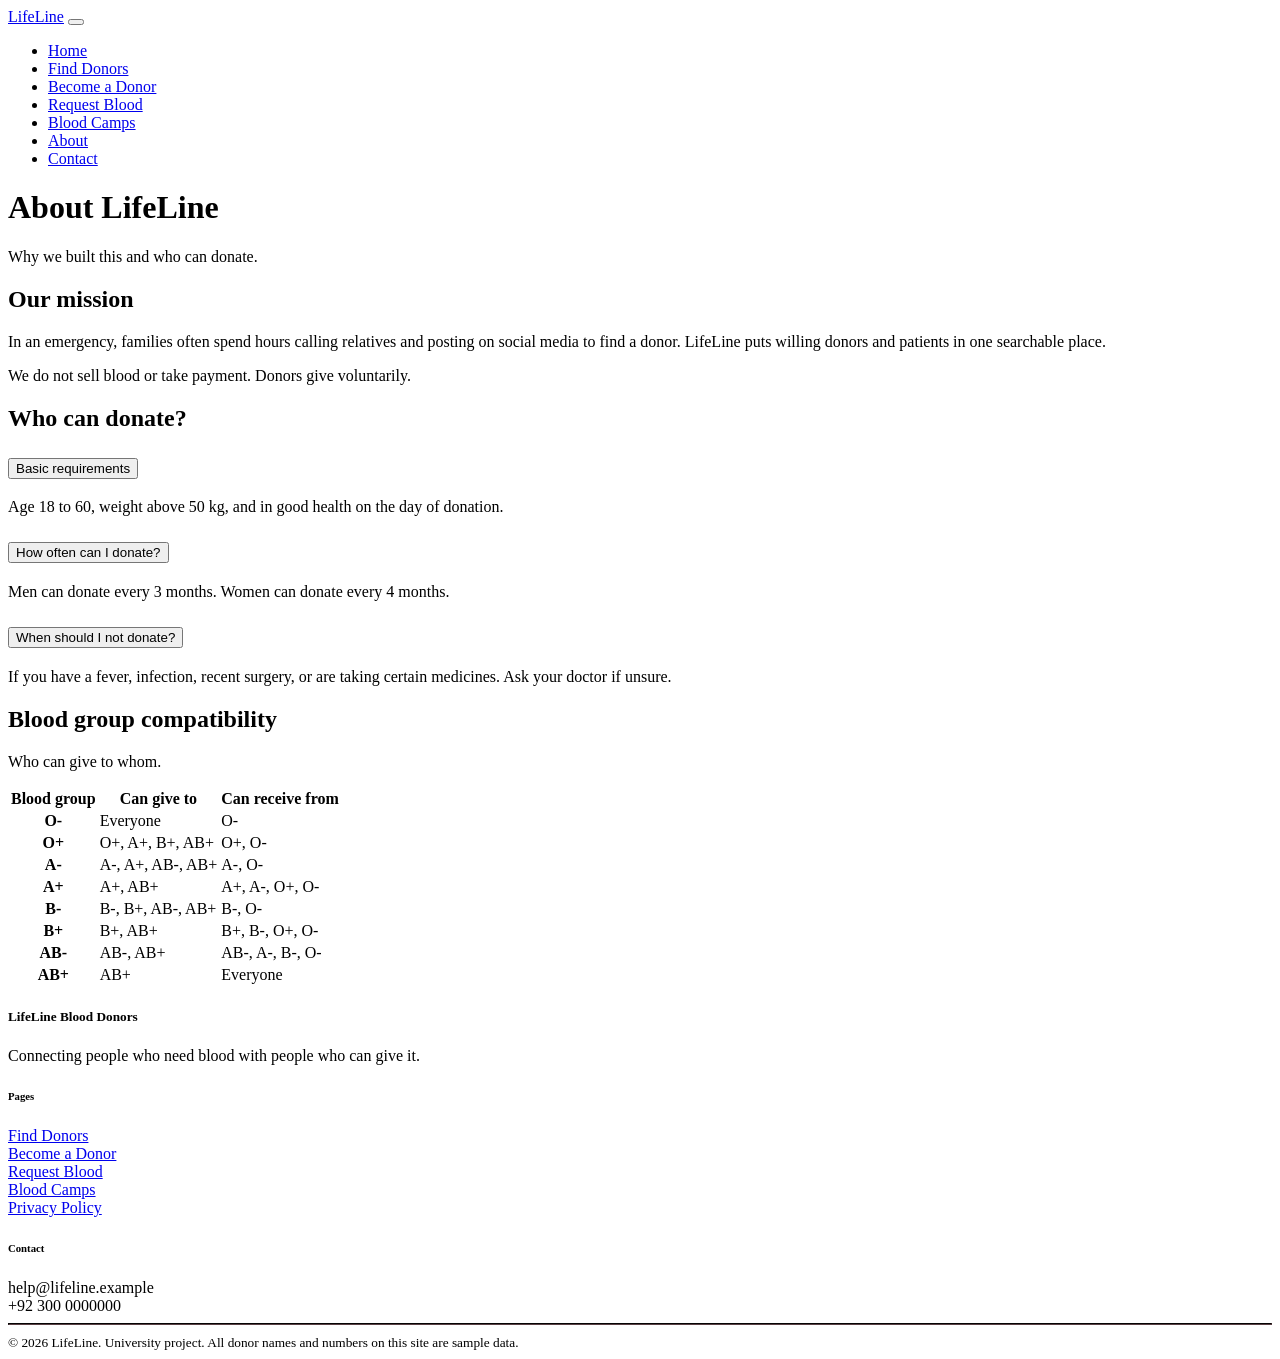
==== about.html @ d3041bde "Add files via upload" ====
<!DOCTYPE html>
<html lang="en">
<head>
  <meta charset="UTF-8">
  <meta name="viewport" content="width=device-width, initial-scale=1">
  <meta name="description" content="LifeLine helps people find blood donors and become donors.">
  <link rel="icon" href="images/favicon.svg" type="image/svg+xml">
  <title>About | LifeLine Blood Donors</title>
  <link href="bs/bootstrap.min.css" rel="stylesheet">
  <link href="css/style.css" rel="stylesheet">
</head>
<body>
<nav class="navbar navbar-expand-lg sticky-top">
  <div class="container">
    <a class="navbar-brand" href="index.html">LifeLine</a>
    <button class="navbar-toggler" type="button" data-bs-toggle="collapse" data-bs-target="#menu" aria-label="Toggle menu"><span class="navbar-toggler-icon"></span></button>
    <div class="collapse navbar-collapse" id="menu"><ul class="navbar-nav ms-auto"><li class="nav-item"><a class="nav-link" href="index.html">Home</a></li><li class="nav-item"><a class="nav-link" href="donors.html">Find Donors</a></li><li class="nav-item"><a class="nav-link" href="register.html">Become a Donor</a></li><li class="nav-item"><a class="nav-link" href="request.html">Request Blood</a></li><li class="nav-item"><a class="nav-link" href="camps.html">Blood Camps</a></li><li class="nav-item"><a class="nav-link active" href="about.html">About</a></li><li class="nav-item"><a class="nav-link" href="contact.html">Contact</a></li></ul></div>
  </div>
</nav>
<header class="page-head"><div class="container"><h1>About LifeLine</h1><p class="mb-0 text-secondary">Why we built this and who can donate.</p></div></header><section class="section"><div class="container"><div class="row gx-lg-5 gy-4">
<div class="col-lgx-lg-5 gy-4"><h2 class="section-title">Our mission</h2><p>In an emergency, families often spend hours calling relatives and posting on social media to find a donor. LifeLine puts willing donors and patients in one searchable place.</p><p>We do not sell blood or take payment. Donors give voluntarily.</p></div>
<div class="col-lg-7"><h2 class="section-title">Who can donate?</h2><div class="accordion" id="faq">
<div class="accordion-item"><h2 class="accordion-header"><button class="accordion-button" data-bs-toggle="collapse" data-bs-target="#q1">Basic requirements</button></h2><div id="q1" class="accordion-collapse collapse show" data-bs-parent="#faq"><div class="accordion-body">Age 18 to 60, weight above 50 kg, and in good health on the day of donation.</div></div></div>
<div class="accordion-item"><h2 class="accordion-header"><button class="accordion-button collapsed" data-bs-toggle="collapse" data-bs-target="#q2">How often can I donate?</button></h2><div id="q2" class="accordion-collapse collapse" data-bs-parent="#faq"><div class="accordion-body">Men can donate every 3 months. Women can donate every 4 months.</div></div></div>
<div class="accordion-item"><h2 class="accordion-header"><button class="accordion-button collapsed" data-bs-toggle="collapse" data-bs-target="#q3">When should I not donate?</button></h2><div id="q3" class="accordion-collapse collapse" data-bs-parent="#faq"><div class="accordion-body">If you have a fever, infection, recent surgery, or are taking certain medicines. Ask your doctor if unsure.</div></div></div>
</div></div></div></div></section>
<section class="section pt-0"><div class="container"><h2 class="section-title">Blood group compatibility</h2><p class="sub">Who can give to whom.</p><div class="table-responsive panel p-0"><table class="table table-striped mb-0"><thead><tr><th>Blood group</th><th>Can give to</th><th>Can receive from</th></tr></thead><tbody><tr><th>O-</th><td>Everyone</td><td>O-</td></tr><tr><th>O+</th><td>O+, A+, B+, AB+</td><td>O+, O-</td></tr><tr><th>A-</th><td>A-, A+, AB-, AB+</td><td>A-, O-</td></tr><tr><th>A+</th><td>A+, AB+</td><td>A+, A-, O+, O-</td></tr><tr><th>B-</th><td>B-, B+, AB-, AB+</td><td>B-, O-</td></tr><tr><th>B+</th><td>B+, AB+</td><td>B+, B-, O+, O-</td></tr><tr><th>AB-</th><td>AB-, AB+</td><td>AB-, A-, B-, O-</td></tr><tr><th>AB+</th><td>AB+</td><td>Everyone</td></tr></tbody></table></div></div></section>
<footer>
  <div class="container">
    <div class="row g-4">
      <div class="col-md-6"><h5 class="text-white">LifeLine Blood Donors</h5><p>Connecting people who need blood with people who can give it.</p></div>
      <div class="col-md-3"><h6 class="text-white">Pages</h6><a href="donors.html">Find Donors</a><br><a href="register.html">Become a Donor</a><br><a href="request.html">Request Blood</a><br><a href="camps.html">Blood Camps</a><br><a href="privacy.html">Privacy Policy</a></div>
      <div class="col-md-3"><h6 class="text-white">Contact</h6>help@lifeline.example<br>+92 300 0000000</div>
    </div>
    <hr style="border-color:#5a4045"><small>&copy; 2026 LifeLine. University project. All donor names and numbers on this site are sample data.</small>
  </div>
</footer>
<script src="bs/bootstrap.bundle.min.js"></script>
</body>
</html>
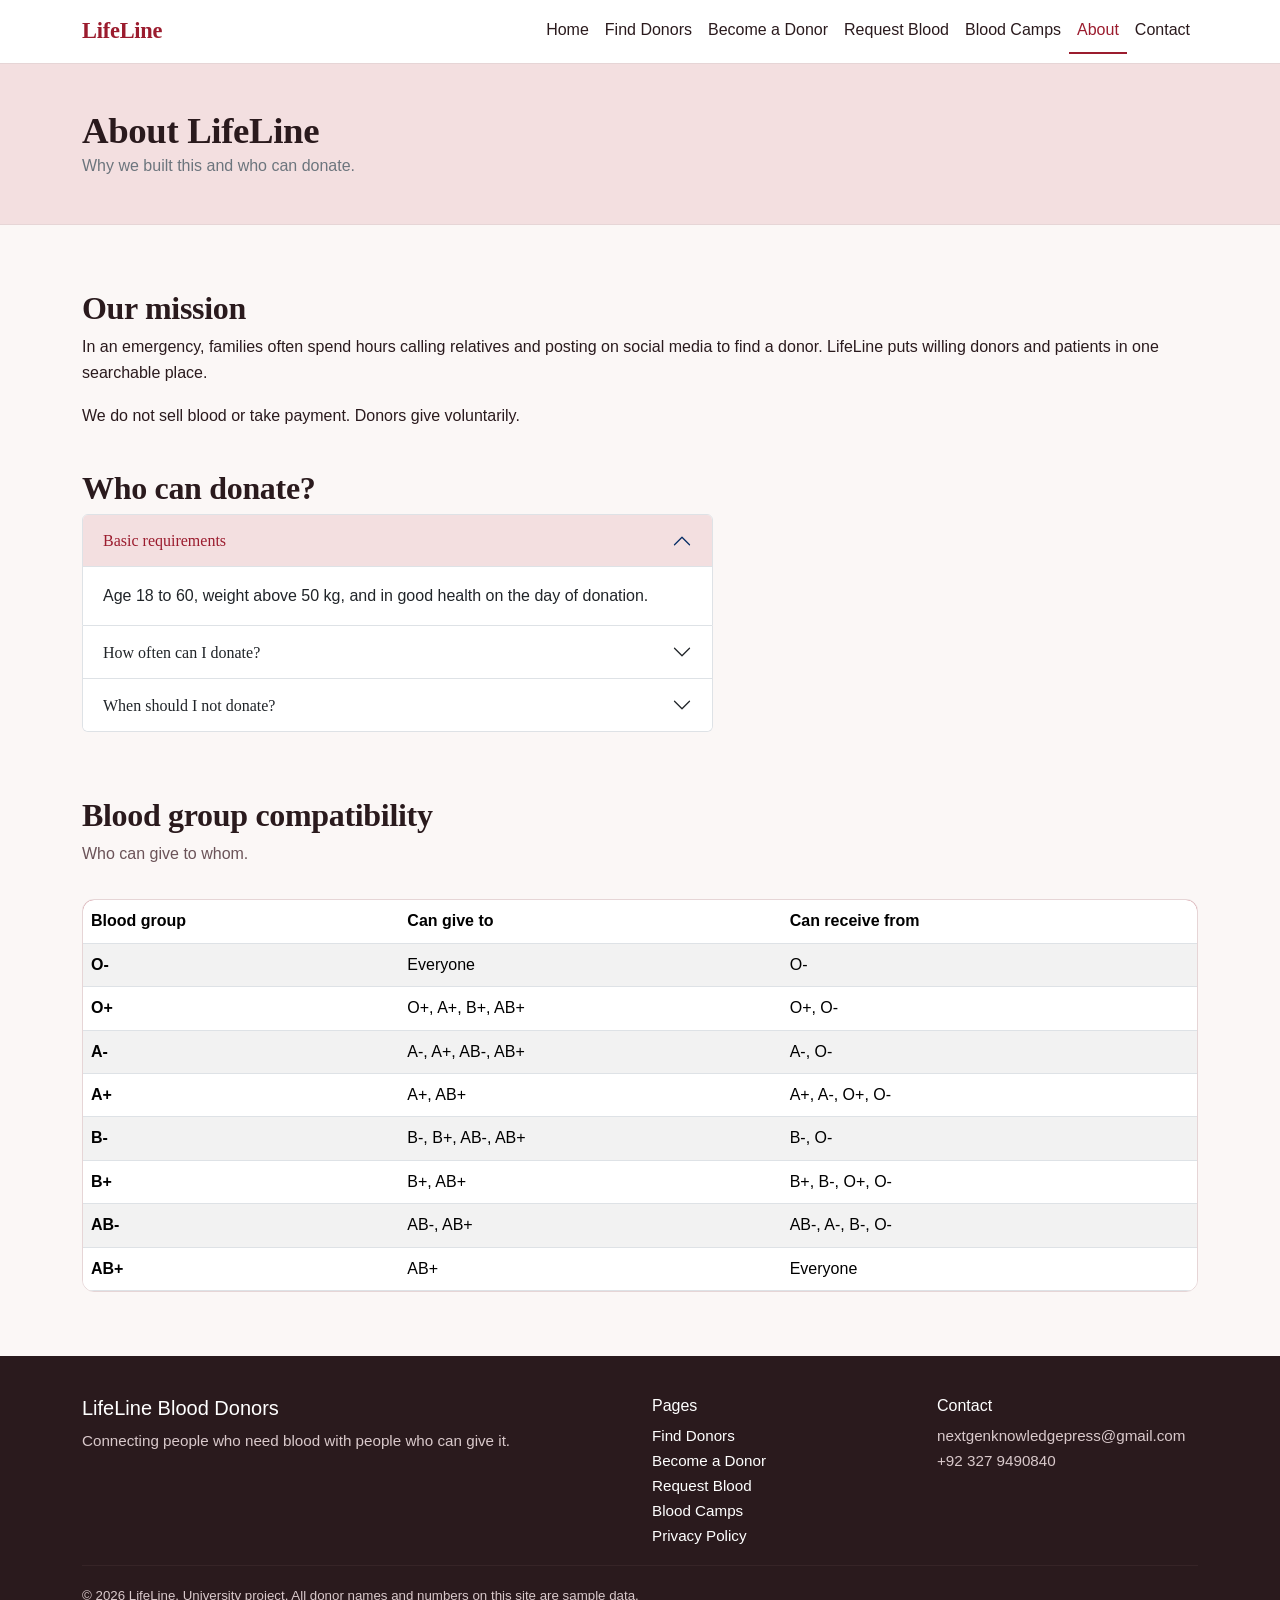
==== commit 023a052e: "Update about.html" ====
--- a/about.html
+++ b/about.html
@@ -30,11 +30,11 @@
     <div class="row g-4">
       <div class="col-md-6"><h5 class="text-white">LifeLine Blood Donors</h5><p>Connecting people who need blood with people who can give it.</p></div>
       <div class="col-md-3"><h6 class="text-white">Pages</h6><a href="donors.html">Find Donors</a><br><a href="register.html">Become a Donor</a><br><a href="request.html">Request Blood</a><br><a href="camps.html">Blood Camps</a><br><a href="privacy.html">Privacy Policy</a></div>
-      <div class="col-md-3"><h6 class="text-white">Contact</h6>help@lifeline.example<br>+92 300 0000000</div>
+      <div class="col-md-3"><h6 class="text-white">Contact</h6>nextgenknowledgepress@gmail.com<br>+92 327 9490840</div>
     </div>
     <hr style="border-color:#5a4045"><small>&copy; 2026 LifeLine. University project. All donor names and numbers on this site are sample data.</small>
   </div>
 </footer>
 <script src="bs/bootstrap.bundle.min.js"></script>
 </body>
-</html>+</html>
--- a/css/style.css
+++ b/css/style.css
@@ -0,0 +1,36 @@
+:root{--red:#9b1c2e;--red-dark:#7a1424;--ink:#2a1a1d;--paper:#fbf7f6;--rose:#f3dfe0;--line:#e6d5d6}
+body{font-family:"Segoe UI",Arial,sans-serif;color:var(--ink);background:var(--paper);line-height:1.65}
+h1,h2,h3,h4,.navbar-brand{font-family:Georgia,"Times New Roman",serif;font-weight:700;letter-spacing:-.01em}
+.navbar{background:#fff;border-bottom:1px solid var(--line)}
+.navbar-brand{color:var(--red)!important;font-size:1.4rem}
+.nav-link{color:var(--ink)!important;font-weight:500}
+.nav-link.active{color:var(--red)!important;border-bottom:2px solid var(--red)}
+.btn-red{background:var(--red);color:#fff;border:0;padding:.6rem 1.4rem;border-radius:6px}
+.btn-red:hover{background:var(--red-dark);color:#fff}
+.btn-outline-red{border:1.5px solid var(--red);color:var(--red);border-radius:6px}
+.btn-outline-red:hover{background:var(--red);color:#fff}
+.hero{background:var(--rose);padding:4.5rem 0 4rem;border-bottom:1px solid var(--line)}
+.hero h1{font-size:clamp(2.2rem,5vw,3.6rem);line-height:1.1;max-width:14ch}
+.hero p.lead{max-width:46ch;color:#5a4045}
+.bg-tiles{display:grid;grid-template-columns:repeat(4,1fr);gap:.7rem}
+.bg-tile{background:#fff;border:1.5px solid var(--line);border-radius:10px;text-align:center;padding:1rem 0;font-family:Georgia,serif;font-size:1.6rem;font-weight:700;color:var(--red);text-decoration:none;transition:.15s}
+.bg-tile:hover{background:var(--red);color:#fff;border-color:var(--red)}
+.section{padding:4rem 0}
+.section-title{font-size:2rem;margin-bottom:.4rem}
+.sub{color:#6b5358;margin-bottom:2rem}
+.panel{background:#fff;border:1px solid var(--line);border-radius:12px;padding:1.6rem;height:100%}
+.step-no{display:inline-flex;width:2.4rem;height:2.4rem;border-radius:50%;background:var(--red);color:#fff;align-items:center;justify-content:center;font-weight:700;margin-bottom:.8rem}
+.donor{display:flex;gap:1rem;align-items:center}
+.group-badge{flex:0 0 3.6rem;height:3.6rem;border-radius:50%;background:var(--red);color:#fff;display:flex;align-items:center;justify-content:center;font:700 1.25rem Georgia,serif}
+.stats{background:var(--red);color:#fff}
+.stats .num{font:700 2.4rem Georgia,serif}
+.page-head{background:var(--rose);padding:2.8rem 0;border-bottom:1px solid var(--line)}
+.page-head h1{font-size:2.3rem;margin:0}
+.form-control,.form-select{border-color:var(--line);padding:.6rem .8rem}
+.form-control:focus,.form-select:focus{border-color:var(--red);box-shadow:0 0 0 .2rem rgba(155,28,46,.15)}
+.table thead{background:var(--red);color:#fff}
+.accordion-button:not(.collapsed){background:var(--rose);color:var(--red)}
+footer{background:var(--ink);color:#d9c9cb;padding:2.5rem 0 1.5rem;font-size:.95rem}
+footer a{color:#fff;text-decoration:none}
+a:focus-visible,button:focus-visible{outline:3px solid #e8a0aa;outline-offset:2px}
+@media(max-width:576px){.hero{padding:3rem 0}}
